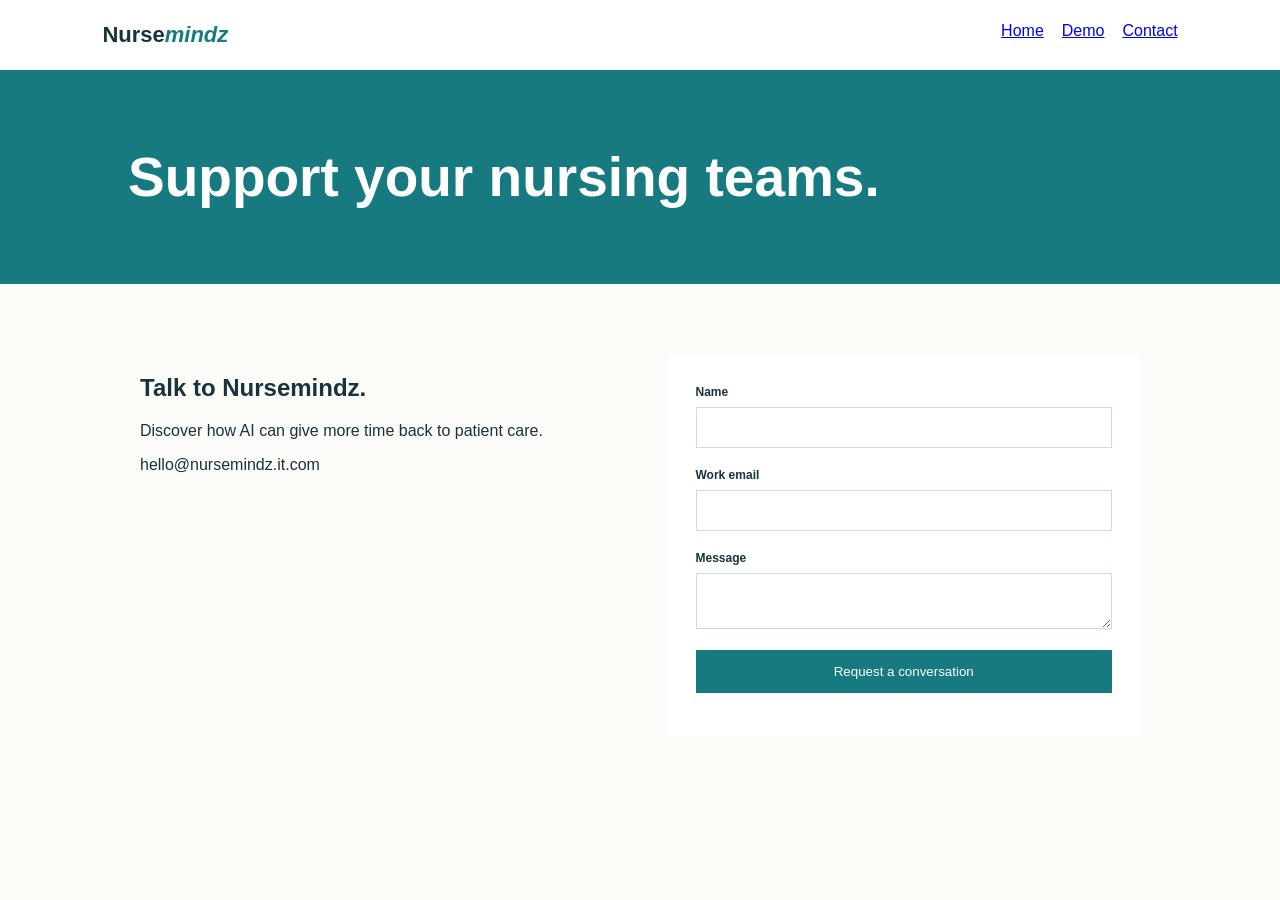
==== contact.html @ aad873a4 "Initial commit" ====
<!doctype html><html><head><meta name="viewport" content="width=device-width"><title>Nursemindz | Contact</title><style>body{margin:0;font-family:Arial;color:#18333c;background:#fbfbf8}.nav{padding:22px 8%;display:flex;justify-content:space-between;background:#fff}.logo{font-size:22px;font-weight:bold}.logo i{color:#177a81}.nav a{margin-left:18px}.hero{background:#177a81;color:#fff;padding:75px 10%}.hero h1{font-size:55px;margin:0}.wrap{max-width:1000px;margin:auto;padding:70px 8%;display:grid;grid-template-columns:1fr 1fr;gap:55px}.card{background:#fff;padding:28px}input,textarea{width:100%;box-sizing:border-box;padding:12px;margin:7px 0 17px;border:1px solid #cbded7}label{font-size:12px;font-weight:bold}.btn{background:#177a81;color:#fff;border:0;padding:14px;width:100%}@media(max-width:700px){.wrap{grid-template-columns:1fr}.hero h1{font-size:42px}}</style></head><body><header class="nav"><span class="logo">Nurse<i>mindz</i></span><nav><a href="index.html">Home</a><a href="demo.html">Demo</a><a href="contact.html">Contact</a></nav></header><section class="hero"><h1>Support your nursing teams.</h1></section><section class="wrap"><div><h2>Talk to Nursemindz.</h2><p>Discover how AI can give more time back to patient care.</p><p>hello@nursemindz.it.com</p></div><form class="card" onsubmit="event.preventDefault();document.getElementById('m').textContent='Thank you. We will be in touch.'"><label>Name</label><input required><label>Work email</label><input type="email" required><label>Message</label><textarea></textarea><button class="btn">Request a conversation</button><p id="m"></p></form></section></body></html>
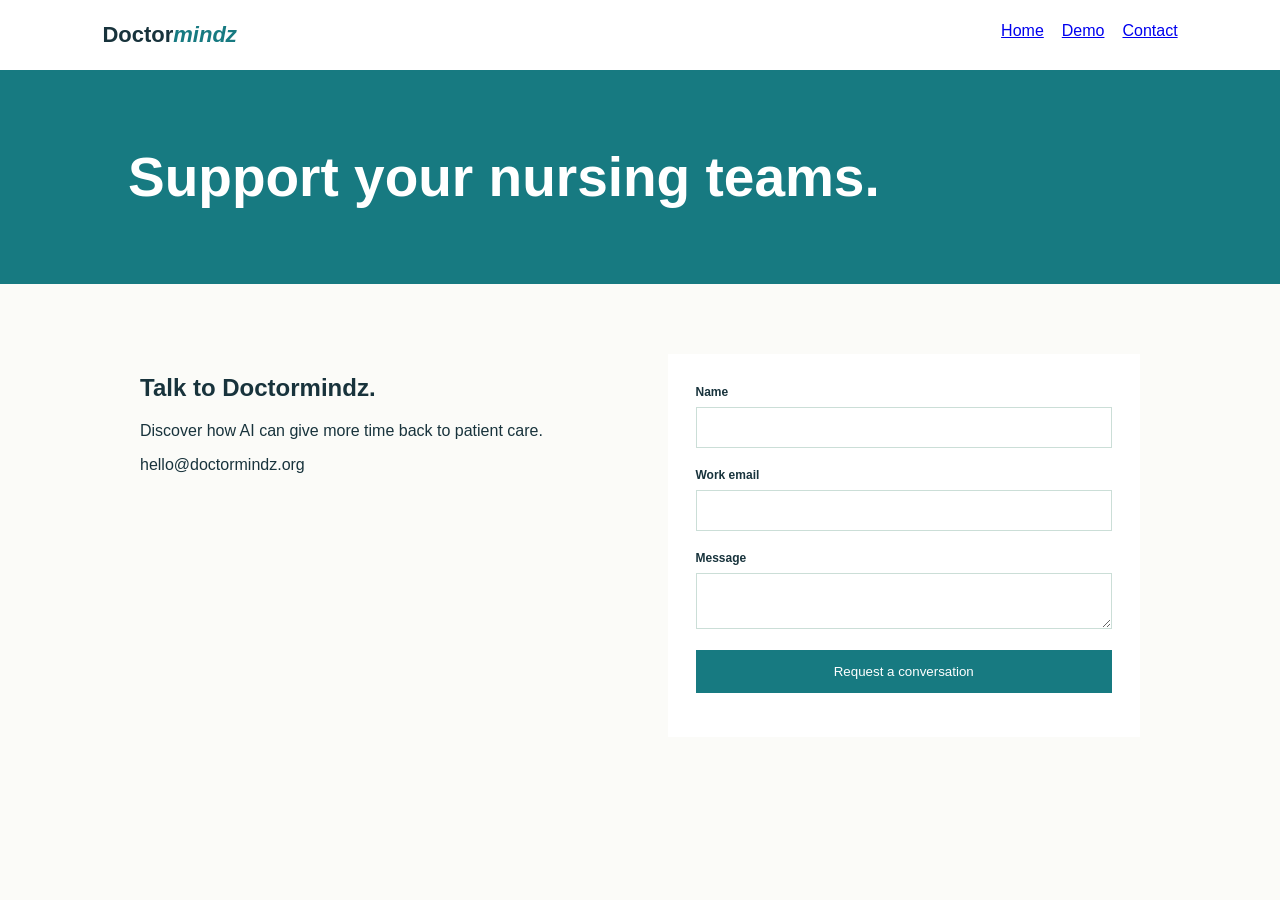
==== commit 42a1b4ea: "Rename site to Doctormindz and add SEO files" ====
--- a/contact.html
+++ b/contact.html
@@ -1 +1 @@
-<!doctype html><html><head><meta name="viewport" content="width=device-width"><title>Nursemindz | Contact</title><style>body{margin:0;font-family:Arial;color:#18333c;background:#fbfbf8}.nav{padding:22px 8%;display:flex;justify-content:space-between;background:#fff}.logo{font-size:22px;font-weight:bold}.logo i{color:#177a81}.nav a{margin-left:18px}.hero{background:#177a81;color:#fff;padding:75px 10%}.hero h1{font-size:55px;margin:0}.wrap{max-width:1000px;margin:auto;padding:70px 8%;display:grid;grid-template-columns:1fr 1fr;gap:55px}.card{background:#fff;padding:28px}input,textarea{width:100%;box-sizing:border-box;padding:12px;margin:7px 0 17px;border:1px solid #cbded7}label{font-size:12px;font-weight:bold}.btn{background:#177a81;color:#fff;border:0;padding:14px;width:100%}@media(max-width:700px){.wrap{grid-template-columns:1fr}.hero h1{font-size:42px}}</style></head><body><header class="nav"><span class="logo">Nurse<i>mindz</i></span><nav><a href="index.html">Home</a><a href="demo.html">Demo</a><a href="contact.html">Contact</a></nav></header><section class="hero"><h1>Support your nursing teams.</h1></section><section class="wrap"><div><h2>Talk to Nursemindz.</h2><p>Discover how AI can give more time back to patient care.</p><p>hello@nursemindz.it.com</p></div><form class="card" onsubmit="event.preventDefault();document.getElementById('m').textContent='Thank you. We will be in touch.'"><label>Name</label><input required><label>Work email</label><input type="email" required><label>Message</label><textarea></textarea><button class="btn">Request a conversation</button><p id="m"></p></form></section></body></html>
+<!doctype html><html><head><meta name="viewport" content="width=device-width"><title>Doctormindz | Contact</title><style>body{margin:0;font-family:Arial;color:#18333c;background:#fbfbf8}.nav{padding:22px 8%;display:flex;justify-content:space-between;background:#fff}.logo{font-size:22px;font-weight:bold}.logo i{color:#177a81}.nav a{margin-left:18px}.hero{background:#177a81;color:#fff;padding:75px 10%}.hero h1{font-size:55px;margin:0}.wrap{max-width:1000px;margin:auto;padding:70px 8%;display:grid;grid-template-columns:1fr 1fr;gap:55px}.card{background:#fff;padding:28px}input,textarea{width:100%;box-sizing:border-box;padding:12px;margin:7px 0 17px;border:1px solid #cbded7}label{font-size:12px;font-weight:bold}.btn{background:#177a81;color:#fff;border:0;padding:14px;width:100%}@media(max-width:700px){.wrap{grid-template-columns:1fr}.hero h1{font-size:42px}}</style></head><body><header class="nav"><span class="logo">Doctor<i>mindz</i></span><nav><a href="index.html">Home</a><a href="demo.html">Demo</a><a href="contact.html">Contact</a></nav></header><section class="hero"><h1>Support your nursing teams.</h1></section><section class="wrap"><div><h2>Talk to Doctormindz.</h2><p>Discover how AI can give more time back to patient care.</p><p>hello@doctormindz.org</p></div><form class="card" onsubmit="event.preventDefault();document.getElementById('m').textContent='Thank you. We will be in touch.'"><label>Name</label><input required><label>Work email</label><input type="email" required><label>Message</label><textarea></textarea><button class="btn">Request a conversation</button><p id="m"></p></form></section></body></html>
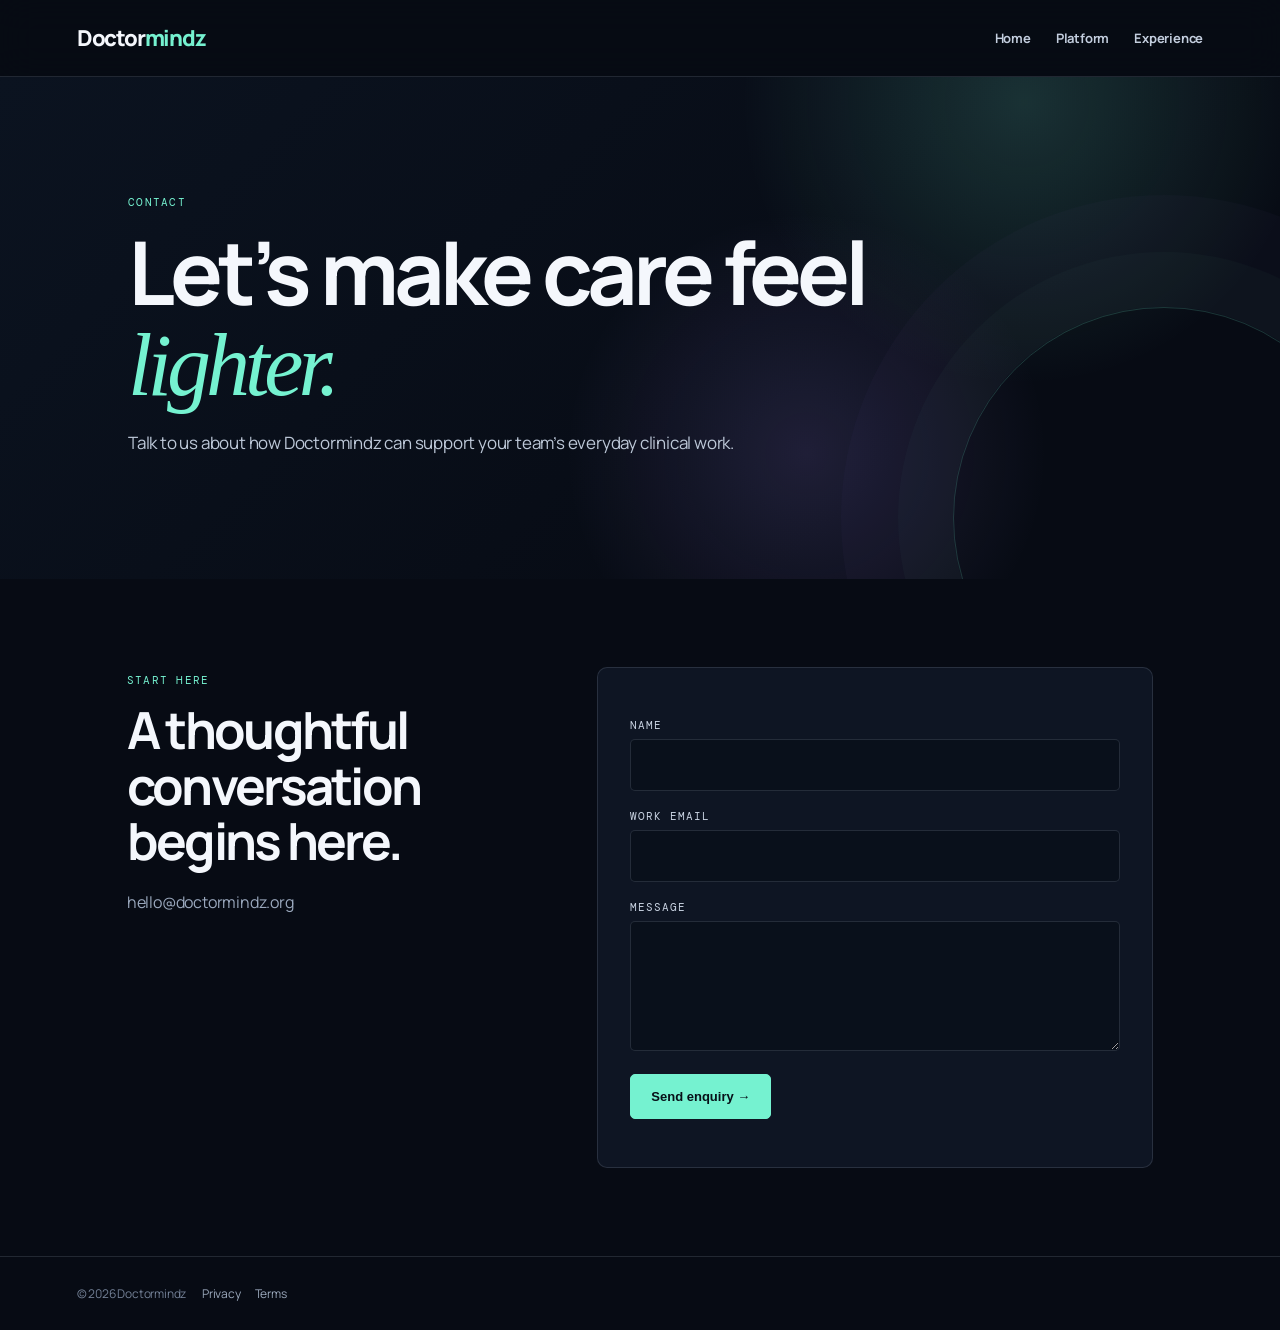
==== commit 5ecf5e8d: "Redesign site with a premium dark interface" ====
--- a/contact.html
+++ b/contact.html
@@ -1 +1 @@
-<!doctype html><html><head><meta name="viewport" content="width=device-width"><title>Doctormindz | Contact</title><style>body{margin:0;font-family:Arial;color:#18333c;background:#fbfbf8}.nav{padding:22px 8%;display:flex;justify-content:space-between;background:#fff}.logo{font-size:22px;font-weight:bold}.logo i{color:#177a81}.nav a{margin-left:18px}.hero{background:#177a81;color:#fff;padding:75px 10%}.hero h1{font-size:55px;margin:0}.wrap{max-width:1000px;margin:auto;padding:70px 8%;display:grid;grid-template-columns:1fr 1fr;gap:55px}.card{background:#fff;padding:28px}input,textarea{width:100%;box-sizing:border-box;padding:12px;margin:7px 0 17px;border:1px solid #cbded7}label{font-size:12px;font-weight:bold}.btn{background:#177a81;color:#fff;border:0;padding:14px;width:100%}@media(max-width:700px){.wrap{grid-template-columns:1fr}.hero h1{font-size:42px}}</style></head><body><header class="nav"><span class="logo">Doctor<i>mindz</i></span><nav><a href="index.html">Home</a><a href="demo.html">Demo</a><a href="contact.html">Contact</a></nav></header><section class="hero"><h1>Support your nursing teams.</h1></section><section class="wrap"><div><h2>Talk to Doctormindz.</h2><p>Discover how AI can give more time back to patient care.</p><p>hello@doctormindz.org</p></div><form class="card" onsubmit="event.preventDefault();document.getElementById('m').textContent='Thank you. We will be in touch.'"><label>Name</label><input required><label>Work email</label><input type="email" required><label>Message</label><textarea></textarea><button class="btn">Request a conversation</button><p id="m"></p></form></section></body></html>
+<!doctype html><html lang="en"><head><meta charset="utf-8"><meta name="viewport" content="width=device-width,initial-scale=1"><title>Doctormindz | Contact</title><link rel="stylesheet" href="professional.css"></head><body><header class="nav"><span class="logo">Doctor<i>mindz</i></span><nav><a href="index.html">Home</a><a href="product.html">Platform</a><a href="demo.html">Experience</a></nav></header><main><section class="hero"><span class="eyebrow">Contact</span><h1>Let’s make care feel <em>lighter.</em></h1><p>Talk to us about how Doctormindz can support your team’s everyday clinical work.</p></section><section class="wrap intro"><div><span class="eyebrow">Start here</span><h2>A thoughtful conversation begins here.</h2><p>hello@doctormindz.org</p></div><form class="form-card" onsubmit="event.preventDefault();document.getElementById('message').textContent='Thank you. We will be in touch shortly.'"><label for="name">Name</label><input id="name" required><label for="email">Work email</label><input id="email" type="email" required><label for="note">Message</label><textarea id="note"></textarea><button class="btn" type="submit">Send enquiry →</button><p id="message"></p></form></section></main><footer class="foot">© 2026 Doctormindz <a href="privacy.html">Privacy</a><a href="terms.html">Terms</a></footer></body></html>
--- a/professional.css
+++ b/professional.css
@@ -0,0 +1,3 @@
+@import url('https://fonts.googleapis.com/css2?family=DM+Mono:wght@400;500&family=Manrope:wght@400;500;600;700;800&display=swap');
+
+:root{--ink:#070b14;--panel:#0e1523;--panel-2:#121c2d;--line:rgba(213,230,255,.13);--text:#f4f7fc;--muted:#9aa8bd;--aqua:#75f2d0;--violet:#a78bfa}*{box-sizing:border-box}body{margin:0;background:var(--ink);color:var(--text);font-family:Manrope,Arial,sans-serif;letter-spacing:-.2px}.nav{position:relative;z-index:2;display:flex;align-items:center;justify-content:space-between;padding:23px max(6vw,24px);border-bottom:1px solid var(--line);background:rgba(7,11,20,.82);backdrop-filter:blur(18px)}.logo{font-size:22px;font-weight:800;letter-spacing:-1.2px}.logo i{color:var(--aqua);font-style:normal}.nav nav{display:flex;gap:25px;align-items:center}.nav a{color:#c3cede;text-decoration:none;font-size:13px;font-weight:700;transition:color .2s}.nav a:hover{color:var(--aqua)}.hero{position:relative;overflow:hidden;padding:112px max(10vw,24px) 105px;background:radial-gradient(circle at 80% 5%,rgba(116,242,208,.16),transparent 25%),radial-gradient(circle at 63% 75%,rgba(167,139,250,.15),transparent 27%),linear-gradient(135deg,#0b1320 0%,#070b14 72%)}.hero:after{content:'';position:absolute;right:-95px;bottom:-150px;width:420px;height:420px;border:1px solid rgba(117,242,208,.18);border-radius:50%;box-shadow:0 0 0 55px rgba(117,242,208,.025),0 0 0 112px rgba(167,139,250,.025)}.eyebrow,.card span,.num{display:inline-block;color:var(--aqua);font-family:'DM Mono',monospace;font-size:11px;letter-spacing:1.25px;text-transform:uppercase}.hero h1{position:relative;z-index:1;max-width:810px;margin:16px 0;font-size:clamp(48px,7vw,88px);line-height:1.02;letter-spacing:-5px}.hero h1 em{font-family:Georgia,serif;font-weight:400;color:var(--aqua)}.hero p{position:relative;z-index:1;max-width:620px;color:#bdc8d8;font-size:17px;line-height:1.75}.btn{display:inline-flex;position:relative;z-index:1;align-items:center;gap:10px;margin-top:18px;padding:14px 20px;border:1px solid var(--aqua);border-radius:5px;background:var(--aqua);color:#071018;font-size:13px;font-weight:800;text-decoration:none;transition:transform .2s,box-shadow .2s}.btn:hover{transform:translateY(-2px);box-shadow:0 14px 36px rgba(117,242,208,.22)}.wrap{max-width:1180px;margin:auto;padding:88px max(6vw,24px)}.intro{display:grid;grid-template-columns:.8fr 1.2fr;gap:100px}.wrap h2{margin:13px 0 20px;font-size:clamp(34px,4vw,52px);line-height:1.08;letter-spacing:-2.7px}.wrap p{color:var(--muted);line-height:1.8}.grid{display:grid;grid-template-columns:repeat(3,1fr);gap:16px;margin-top:38px}.card{min-height:230px;padding:27px;border:1px solid var(--line);border-radius:10px;background:linear-gradient(145deg,rgba(22,32,50,.96),rgba(12,18,30,.96));transition:transform .25s,border-color .25s,background .25s}.card:hover{transform:translateY(-5px);border-color:rgba(117,242,208,.5);background:#152139}.card h3{margin:44px 0 10px;font-size:19px;letter-spacing:-.8px}.card p{margin:0;font-size:14px}.band,.dark{padding:95px max(8vw,24px);text-align:center;background:linear-gradient(130deg,#101a2a,#151334);border-top:1px solid var(--line);border-bottom:1px solid var(--line)}.band h2,.dark h2{max-width:670px;margin:0 auto 15px;font-size:clamp(34px,4vw,54px);letter-spacing:-2.7px}.band p,.dark p{max-width:570px;margin:0 auto;color:var(--muted);line-height:1.7}.foot{padding:28px max(6vw,24px);border-top:1px solid var(--line);color:#738096;font-size:12px}.foot a{margin-left:14px;color:#9ba9bc;text-decoration:none}.foot a:hover{color:var(--aqua)}.form-card{padding:32px;border:1px solid var(--line);border-radius:10px;background:var(--panel)}label{display:block;margin:18px 0 7px;color:#c9d3e2;font-family:'DM Mono',monospace;font-size:11px;letter-spacing:1px;text-transform:uppercase}input,textarea{width:100%;padding:14px;border:1px solid var(--line);border-radius:5px;background:#09101b;color:var(--text);font:inherit}textarea{min-height:130px;resize:vertical}button.btn{cursor:pointer}.legal{max-width:800px}.legal h1{font-size:52px;letter-spacing:-3px}.legal h2{margin-top:46px;font-size:24px;letter-spacing:-1px}.legal a{color:var(--aqua)}@media(max-width:720px){.nav{align-items:flex-start;gap:18px}.nav nav{gap:12px;flex-wrap:wrap;justify-content:flex-end}.nav a{font-size:11px}.hero{padding-top:80px}.hero h1{letter-spacing:-3px}.intro,.grid{grid-template-columns:1fr;gap:16px}.wrap{padding-top:66px;padding-bottom:66px}}
